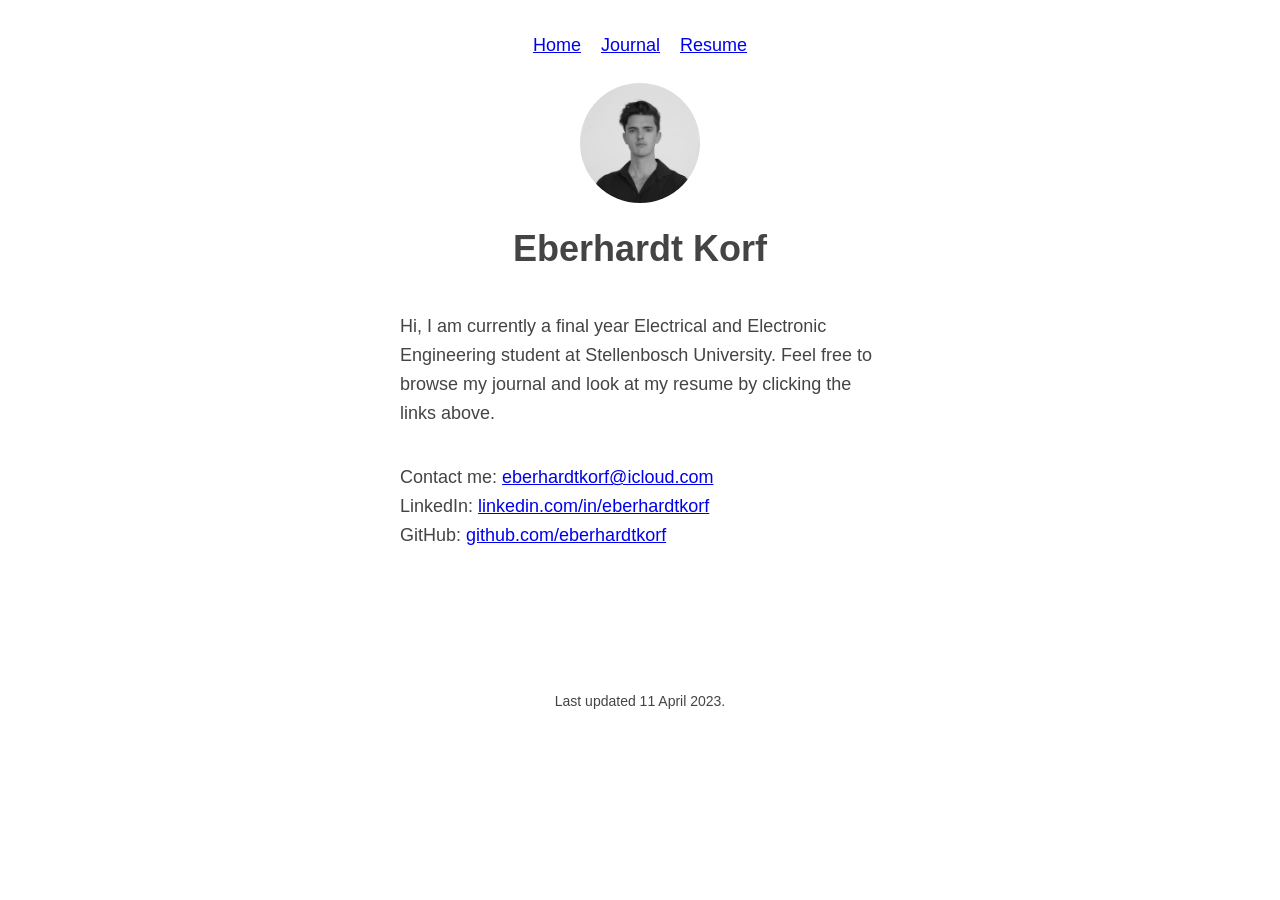
==== index.html @ 48d968dc "updated last updates" ====
<!doctype html>
<html lang="en">

  <head>
    <meta charset="utf-8">
    <meta name="viewport" content="width=device-width, initial-scale=1">
    <link href="stylesheets/style_main.css" rel="stylesheet" type="text/css">
    <title>Eberhardt Korf</title>
  </head>

  <body>  

    <header class="page-header">
      <nav>
        <ul class="page-nav">
          <li> <a href="/"> Home </a> </li>
          <li> <a href="pages/journal/list.html"> Journal </a> </li>
          <li> <a href="docs/resume.pdf" target="_blank"> Resume </a> </li>
        </ul>
      </nav>
      <img class="profilepicture" src="images/profilepic.png" alt="Profile Picture" width="120" height="120">

      <h1>Eberhardt Korf</h1>

    </header>

    <main class="home">
      <p>Hi, 
        I am currently a final year Electrical and Electronic Engineering student at Stellenbosch University.
        Feel free to browse my journal and look at my resume by clicking the links above.
      </p>


      <ul class="contact">
        <li>Contact me: <a href="mailto:eberhardtkorf@icloud.com">eberhardtkorf@icloud.com</a></li>
        <li>LinkedIn: <a href="https://www.linkedin.com/in/eberhardtkorf/" target="_blank">linkedin.com/in/eberhardtkorf</a></li>
        <li>GitHub: <a href="https://github.com/eberhardtkorf" target="_blank">github.com/eberhardtkorf</a></li>
      </ul>

      <p></p>
      <p></p>

    </main>

    <footer class="page-footer">
      <p>Last updated 11 April 2023.</p>
    </footer>


  </body>
</html>

<!-- test zero-md -->
---- stylesheets/style_main.css ----
html {
    font-family: sans-serif;
}

main {
    margin-bottom: 50px;
}

body {
    /* background-color: #EEEEEE; */
    line-height: 1.6;
    font-size: 18px;
    color: #444;
}

h1, h2, h3 {
    line-height: 1.2
}

.profilepicture {
    border-radius: 50%;
    filter: grayscale(100%);
}

.page-header {
    display: flex;
    justify-content: center;
    align-items: center;
    flex-direction: column;
    font-size: 18px;
}
   
.page-footer {
    display: flex;
    justify-content: center;
    align-items: center;
    flex-direction: column;
    font-size: 14px;
}

.page-header > p, .page-footer > p {
    margin: 0;
    text-align: center;
}







/* Navigation. */
nav ul {
display: flex;
justify-content: space-between;
list-style-type: none;
padding: 5px;
}

nav ul li {
margin-left: 10px;
margin-right: 10px;
}

.flex-container {
display: flex;
align-items: center;
flex-direction: column;
}



.journal-list > li > time {
margin-right: 25px;
}

.journal-list, .contact {
list-style-type: none;
padding: 0px;
}

.quote-list > li {
margin-top: 15px;
margin-bottom: 15px;
}



.page-nav {
display: flex;
justify-content: center;
}

.home {
display: flex;
flex-direction: column;
justify-content: center;
}


@media only screen and (min-width: 992px) {
body {
    text-size-adjust: 100%;
    -webkit-text-size-adjust: 100%;
    -moz-text-size-adjust: 100%;
    margin-left: auto;
    margin-right: auto;
    width: 50%;
}

.home {
    width: 75%;
    margin-left: auto;
    margin-right: auto;
}

.page-header, .page-footer {
    width: 50%;
    margin-left: auto;
    margin-right: auto;
}
}

@media only screen and (max-width: 991px)
{
body {
    -webkit-text-size-adjust: 100%;
}

main {
    margin: 0px;
    width: 100%;
}

}
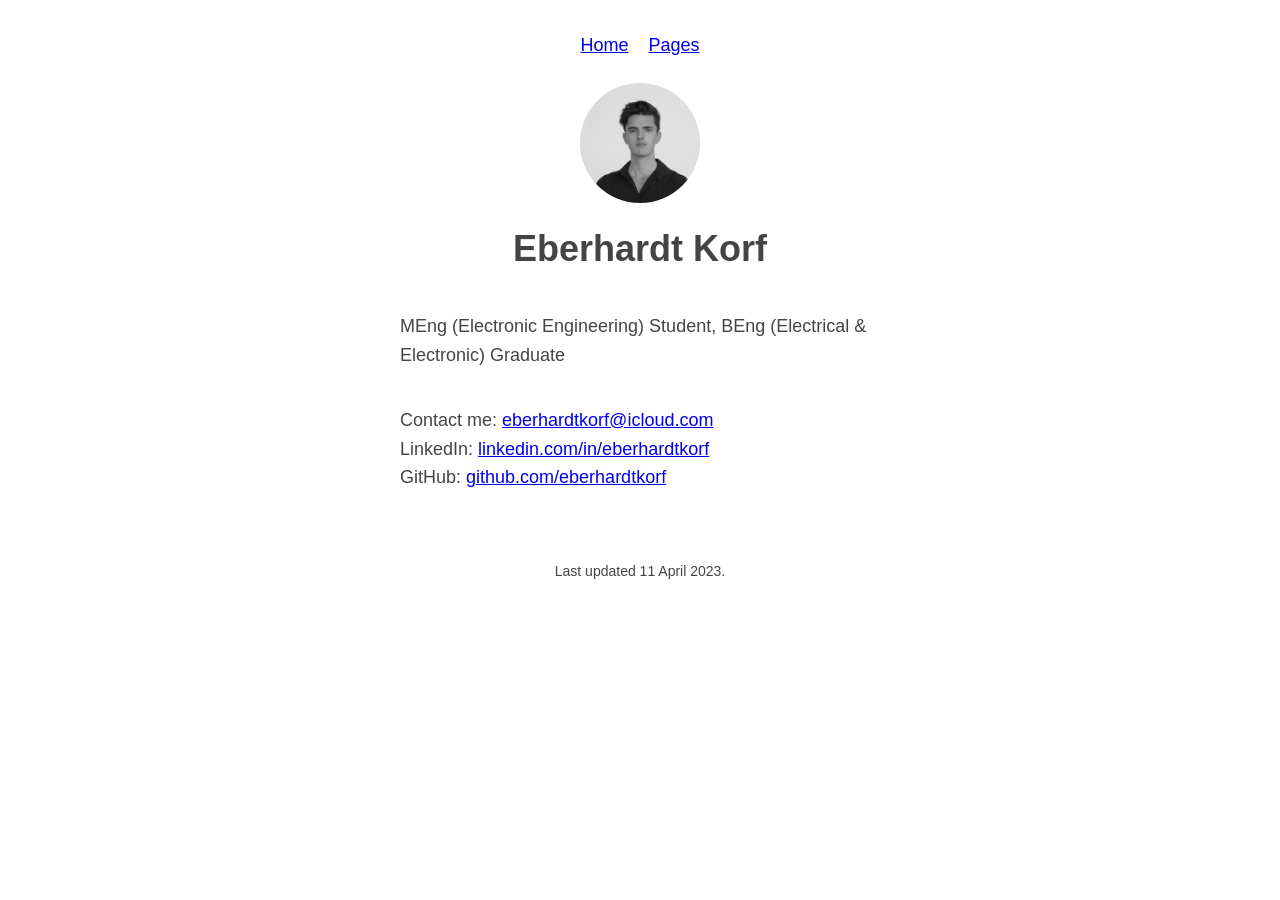
==== commit 2071b91b: "changed home page, added pages page" ====
--- a/index.html
+++ b/index.html
@@ -11,13 +11,14 @@
   <body>  
 
     <header class="page-header">
+
       <nav>
         <ul class="page-nav">
           <li> <a href="/"> Home </a> </li>
-          <li> <a href="pages/journal/list.html"> Journal </a> </li>
-          <li> <a href="docs/resume.pdf" target="_blank"> Resume </a> </li>
+          <li> <a href="pages/journal/list.html"> Pages </a> </li>
         </ul>
       </nav>
+
       <img class="profilepicture" src="images/profilepic.png" alt="Profile Picture" width="120" height="120">
 
       <h1>Eberhardt Korf</h1>
@@ -25,11 +26,10 @@
     </header>
 
     <main class="home">
-      <p>Hi, 
-        I am currently a final year Electrical and Electronic Engineering student at Stellenbosch University.
-        Feel free to browse my journal and look at my resume by clicking the links above.
+
+      <p>
+        MEng (Electronic Engineering) Student, BEng (Electrical & Electronic) Graduate
       </p>
-
 
       <ul class="contact">
         <li>Contact me: <a href="mailto:eberhardtkorf@icloud.com">eberhardtkorf@icloud.com</a></li>
@@ -37,8 +37,8 @@
         <li>GitHub: <a href="https://github.com/eberhardtkorf" target="_blank">github.com/eberhardtkorf</a></li>
       </ul>
 
-      <p></p>
-      <p></p>
+      <!-- <p></p>
+      <p></p> -->
 
     </main>
 
@@ -46,8 +46,5 @@
       <p>Last updated 11 April 2023.</p>
     </footer>
 
-
   </body>
-</html>
-
-<!-- test zero-md -->+</html>
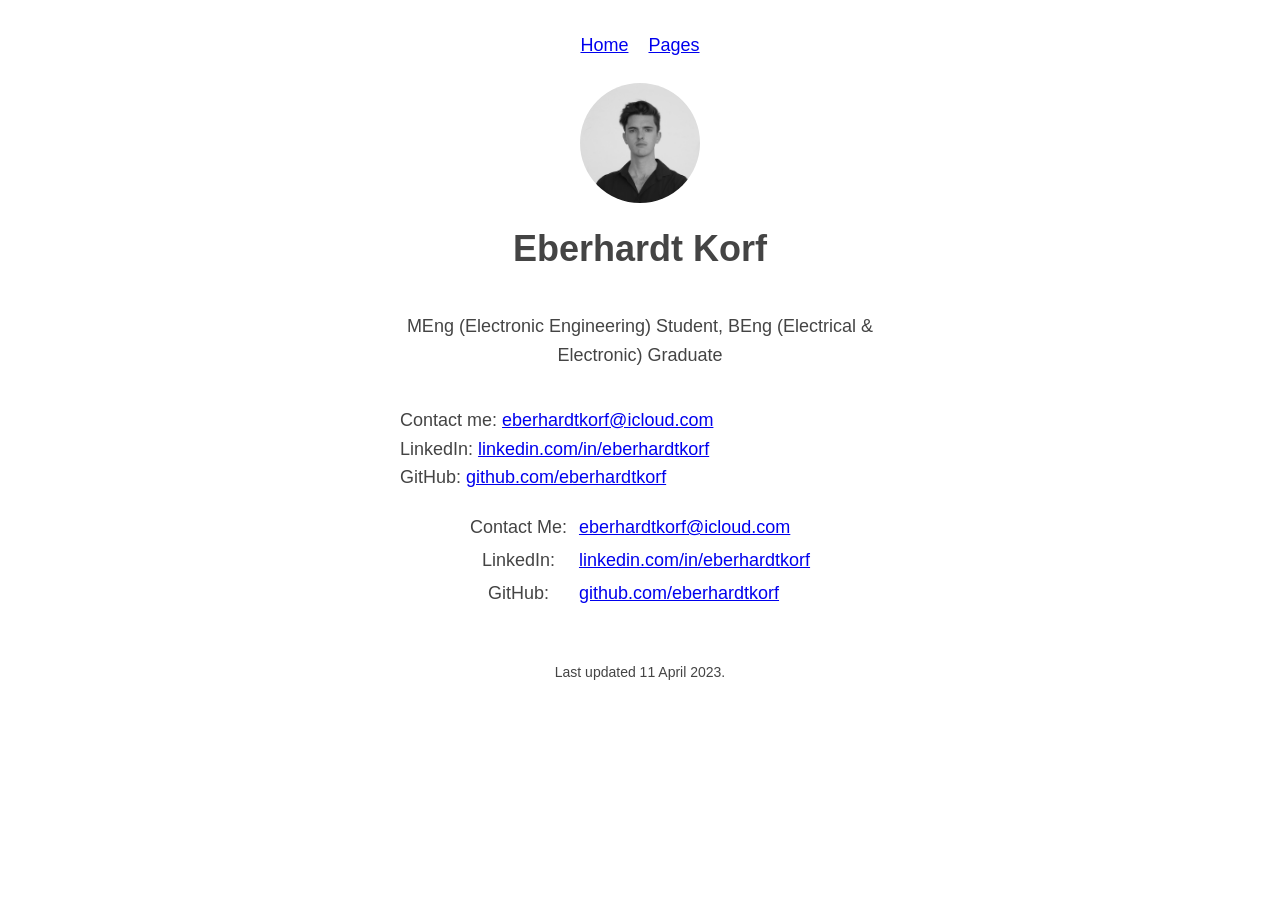
==== commit 43ff06c2: "centering main page" ====
--- a/index.html
+++ b/index.html
@@ -15,7 +15,7 @@
       <nav>
         <ul class="page-nav">
           <li> <a href="/"> Home </a> </li>
-          <li> <a href="pages/journal/list.html"> Pages </a> </li>
+          <li> <a href="pages/list.html"> Pages </a> </li>
         </ul>
       </nav>
 
@@ -27,7 +27,7 @@
 
     <main class="home">
 
-      <p>
+      <p align="center">
         MEng (Electronic Engineering) Student, BEng (Electrical & Electronic) Graduate
       </p>
 
@@ -37,8 +37,30 @@
         <li>GitHub: <a href="https://github.com/eberhardtkorf" target="_blank">github.com/eberhardtkorf</a></li>
       </ul>
 
-      <!-- <p></p>
-      <p></p> -->
+      <style type="text/css">
+        .tg  {margin:0px auto;}
+        .tg td{overflow:hidden;
+          padding:1px 5px;word-break:normal;}
+        .tg th{overflow:hidden;padding:10px 5px;word-break:normal;}
+        .tg .tg-baqh{text-align:left;vertical-align:middle}
+        .tg-baqd{text-align:center;vertical-align:middle}
+        </style>
+        <table class="tg">
+        <tbody>
+          <tr>
+            <td class="tg-baqd">Contact Me:</td>
+            <td class="tg-baqh"><a href="mailto:eberhardtkorf@icloud.com">eberhardtkorf@icloud.com</a></td>
+          </tr>
+          <tr>
+            <td class="tg-baqd">LinkedIn:</td>
+            <td class="tg-baqh"><a href="https://www.linkedin.com/in/eberhardtkorf/" target="_blank">linkedin.com/in/eberhardtkorf</a></td>
+          </tr>
+          <tr>
+            <td class="tg-baqd">GitHub:</td>
+            <td class="tg-baqh"><a href="https://github.com/eberhardtkorf" target="_blank">github.com/eberhardtkorf</a></td>
+          </tr>
+        </tbody>
+        </table>
 
     </main>
 
--- a/stylesheets/style_main.css
+++ b/stylesheets/style_main.css
@@ -42,12 +42,6 @@
     margin: 0;
     text-align: center;
 }
-
-
-
-
-
-
 
 /* Navigation. */
 nav ul {
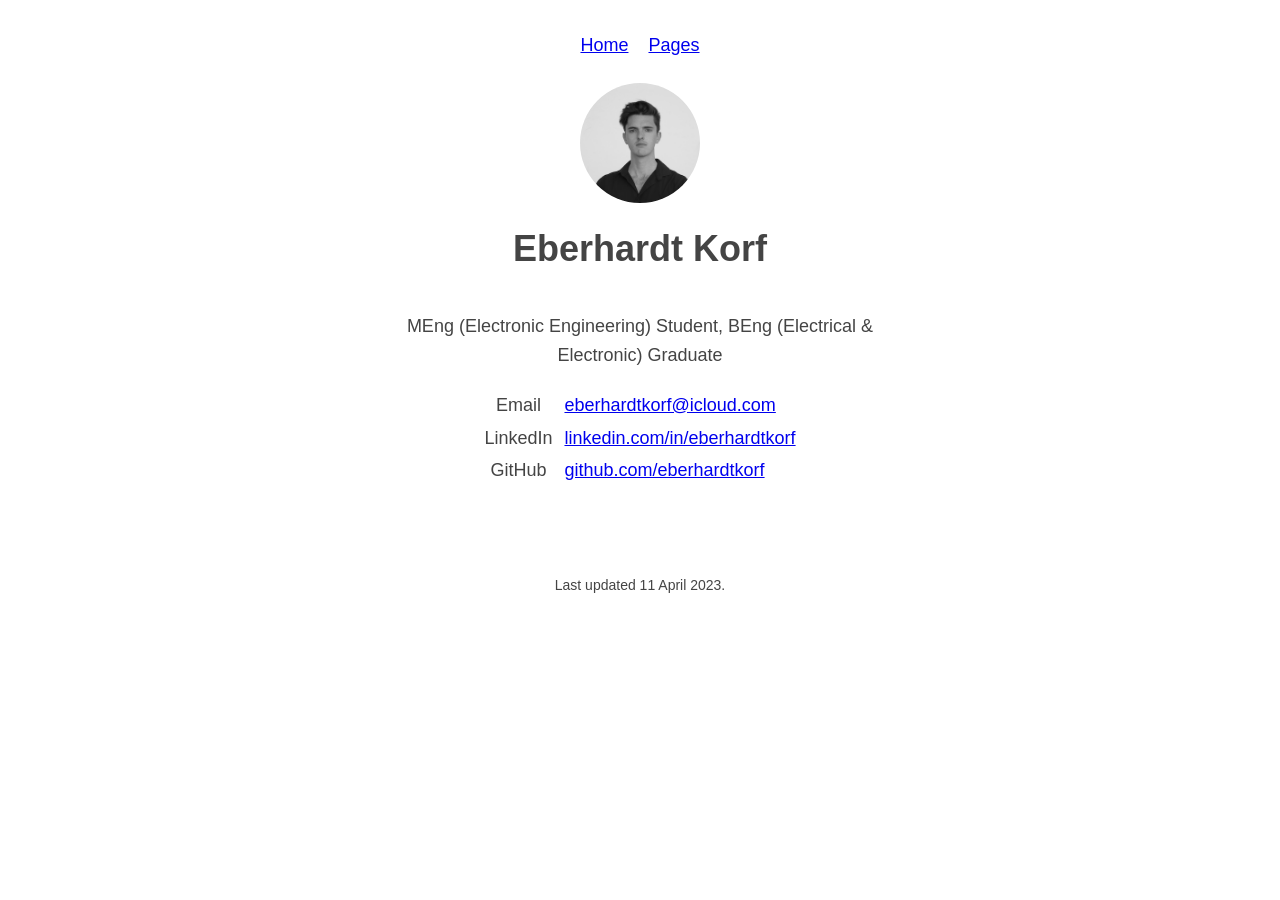
==== commit fad6c409: "changed to table list for contact me section" ====
--- a/index.html
+++ b/index.html
@@ -31,12 +31,6 @@
         MEng (Electronic Engineering) Student, BEng (Electrical & Electronic) Graduate
       </p>
 
-      <ul class="contact">
-        <li>Contact me: <a href="mailto:eberhardtkorf@icloud.com">eberhardtkorf@icloud.com</a></li>
-        <li>LinkedIn: <a href="https://www.linkedin.com/in/eberhardtkorf/" target="_blank">linkedin.com/in/eberhardtkorf</a></li>
-        <li>GitHub: <a href="https://github.com/eberhardtkorf" target="_blank">github.com/eberhardtkorf</a></li>
-      </ul>
-
       <style type="text/css">
         .tg  {margin:0px auto;}
         .tg td{overflow:hidden;
@@ -48,19 +42,21 @@
         <table class="tg">
         <tbody>
           <tr>
-            <td class="tg-baqd">Contact Me:</td>
+            <td class="tg-baqd">Email</td>
             <td class="tg-baqh"><a href="mailto:eberhardtkorf@icloud.com">eberhardtkorf@icloud.com</a></td>
           </tr>
           <tr>
-            <td class="tg-baqd">LinkedIn:</td>
+            <td class="tg-baqd">LinkedIn</td>
             <td class="tg-baqh"><a href="https://www.linkedin.com/in/eberhardtkorf/" target="_blank">linkedin.com/in/eberhardtkorf</a></td>
           </tr>
           <tr>
-            <td class="tg-baqd">GitHub:</td>
+            <td class="tg-baqd">GitHub</td>
             <td class="tg-baqh"><a href="https://github.com/eberhardtkorf" target="_blank">github.com/eberhardtkorf</a></td>
           </tr>
         </tbody>
         </table>
+
+        <p></p>
 
     </main>
 
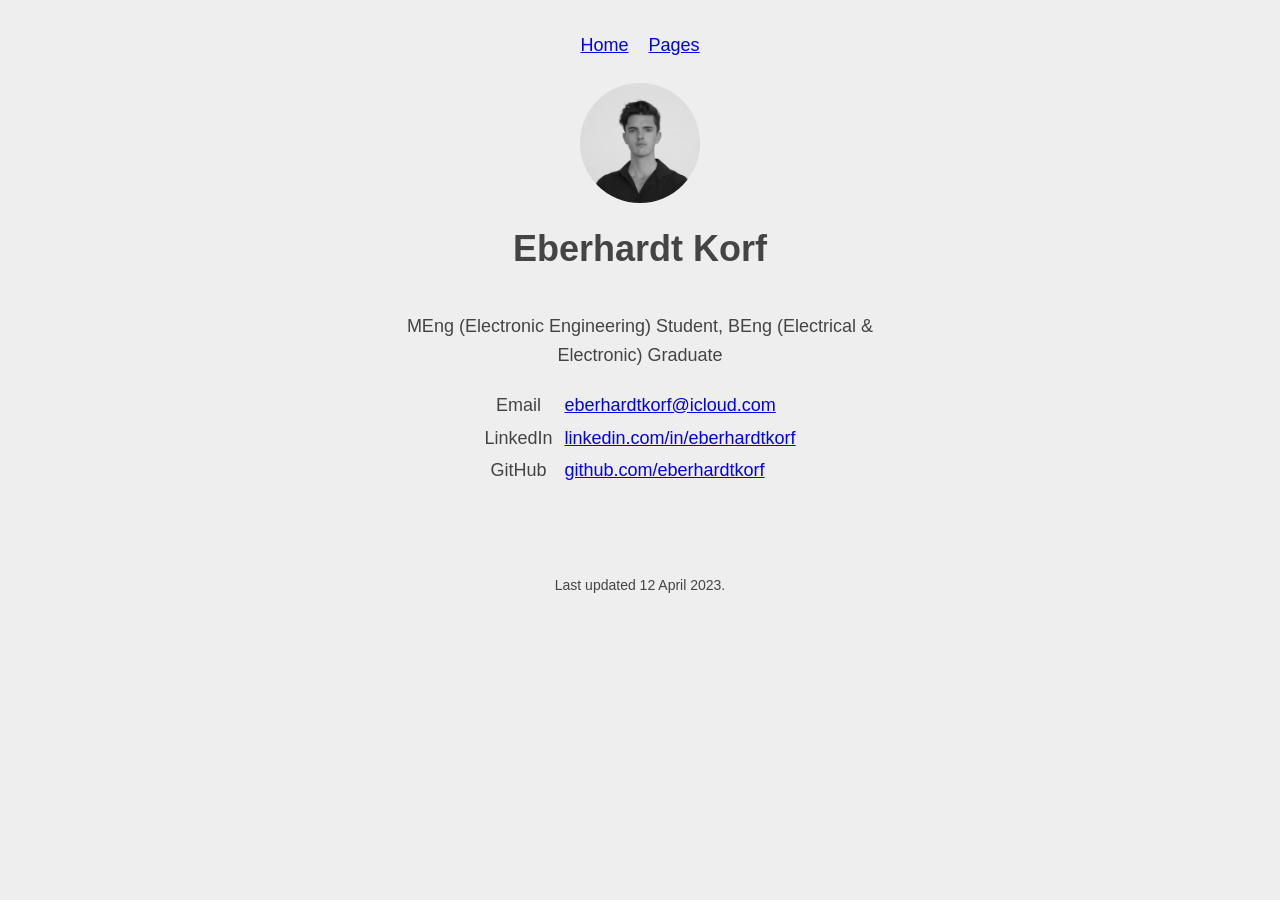
==== commit 63059abc: "adjusted edited date" ====
--- a/index.html
+++ b/index.html
@@ -61,7 +61,7 @@
     </main>
 
     <footer class="page-footer">
-      <p>Last updated 11 April 2023.</p>
+      <p>Last updated 12 April 2023.</p>
     </footer>
 
   </body>
--- a/stylesheets/style_main.css
+++ b/stylesheets/style_main.css
@@ -7,7 +7,7 @@
 }
 
 body {
-    /* background-color: #EEEEEE; */
+    background-color: #EEEEEE;
     line-height: 1.6;
     font-size: 18px;
     color: #444;
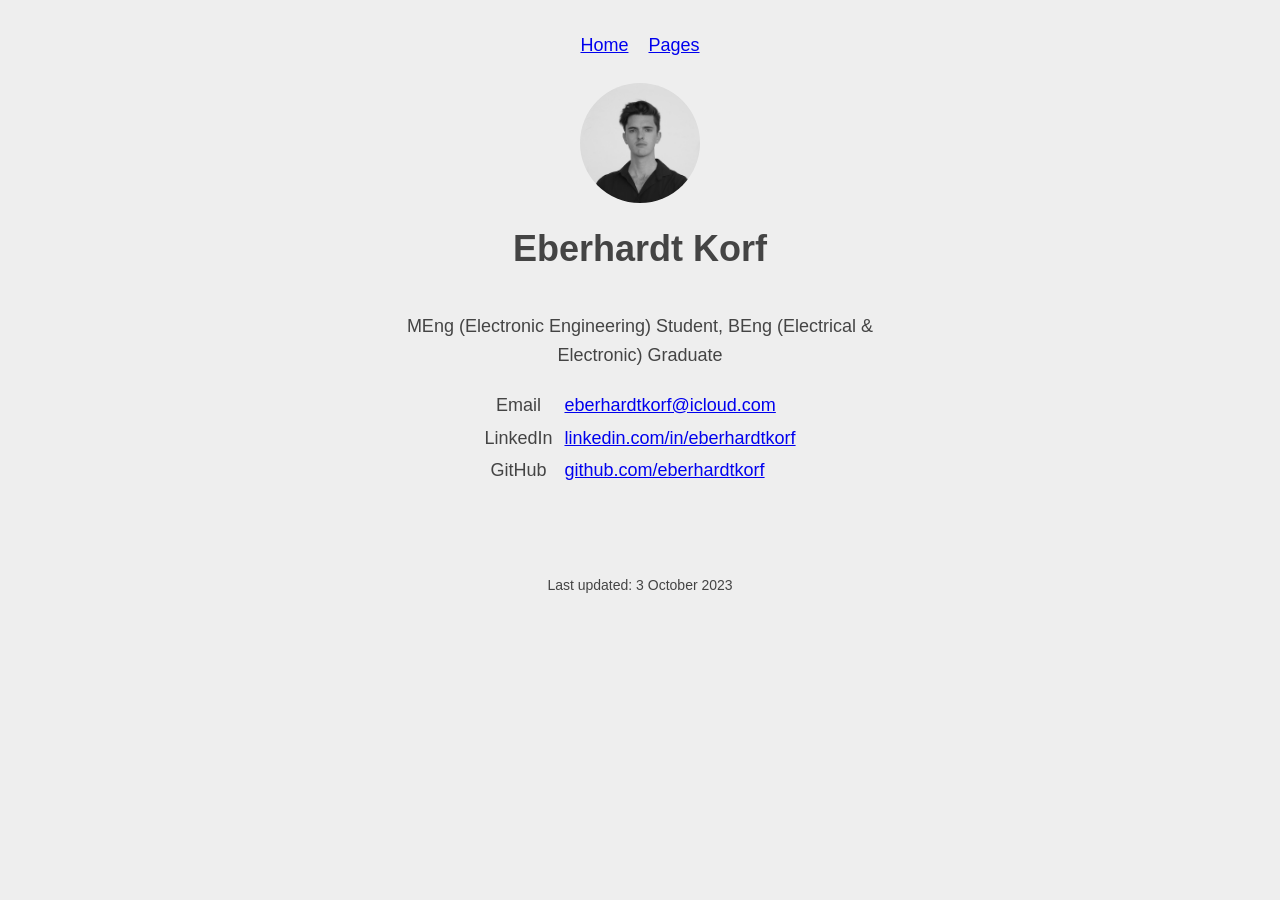
==== commit 9dd7017c: "trying to get deploy to work" ====
--- a/index.html
+++ b/index.html
@@ -61,7 +61,7 @@
     </main>
 
     <footer class="page-footer">
-      <p>Last updated 12 April 2023.</p>
+      <p>Last updated: 3 October 2023</p>
     </footer>
 
   </body>
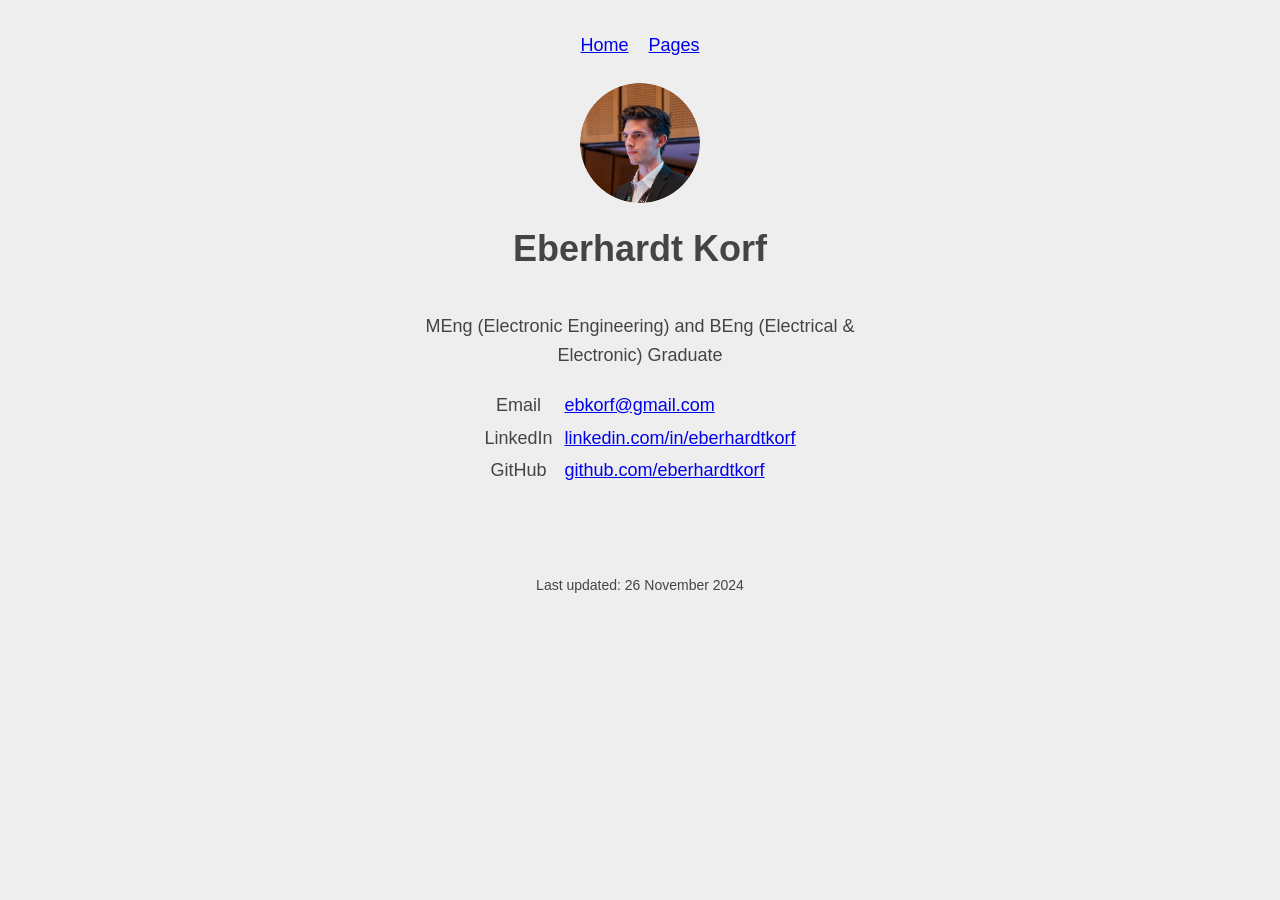
==== commit 17678cd0: "updated bio and email" ====
--- a/index.html
+++ b/index.html
@@ -28,7 +28,7 @@
     <main class="home">
 
       <p align="center">
-        MEng (Electronic Engineering) Student, BEng (Electrical & Electronic) Graduate
+        MEng (Electronic Engineering) and BEng (Electrical & Electronic) Graduate
       </p>
 
       <style type="text/css">
@@ -43,7 +43,7 @@
         <tbody>
           <tr>
             <td class="tg-baqd">Email</td>
-            <td class="tg-baqh"><a href="mailto:eberhardtkorf@icloud.com">eberhardtkorf@icloud.com</a></td>
+            <td class="tg-baqh"><a href="mailto:ebkorf@gmail.com">ebkorf@gmail.com</a></td>
           </tr>
           <tr>
             <td class="tg-baqd">LinkedIn</td>
@@ -61,7 +61,7 @@
     </main>
 
     <footer class="page-footer">
-      <p>Last updated: 3 October 2023</p>
+      <p>Last updated: 26 November 2024</p>
     </footer>
 
   </body>
--- a/stylesheets/style_main.css
+++ b/stylesheets/style_main.css
@@ -19,7 +19,6 @@
 
 .profilepicture {
     border-radius: 50%;
-    filter: grayscale(100%);
 }
 
 .page-header {
